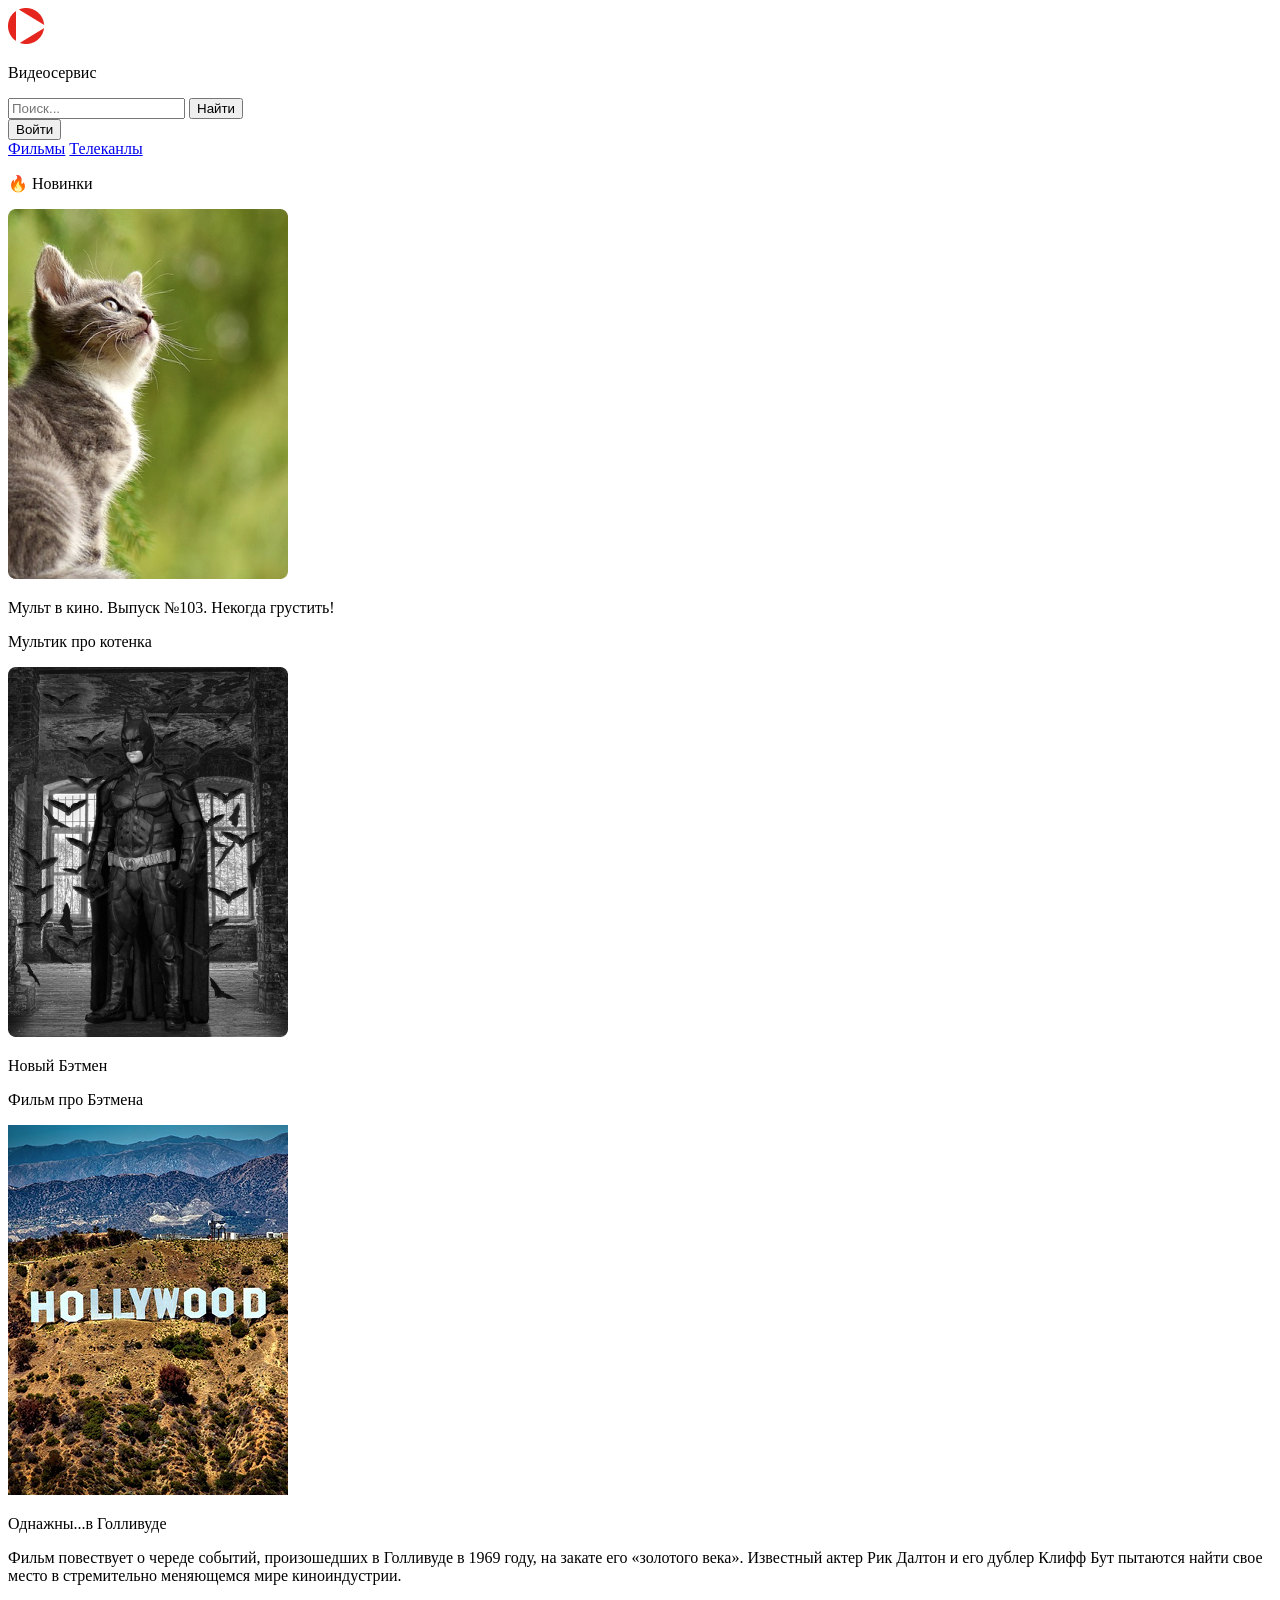
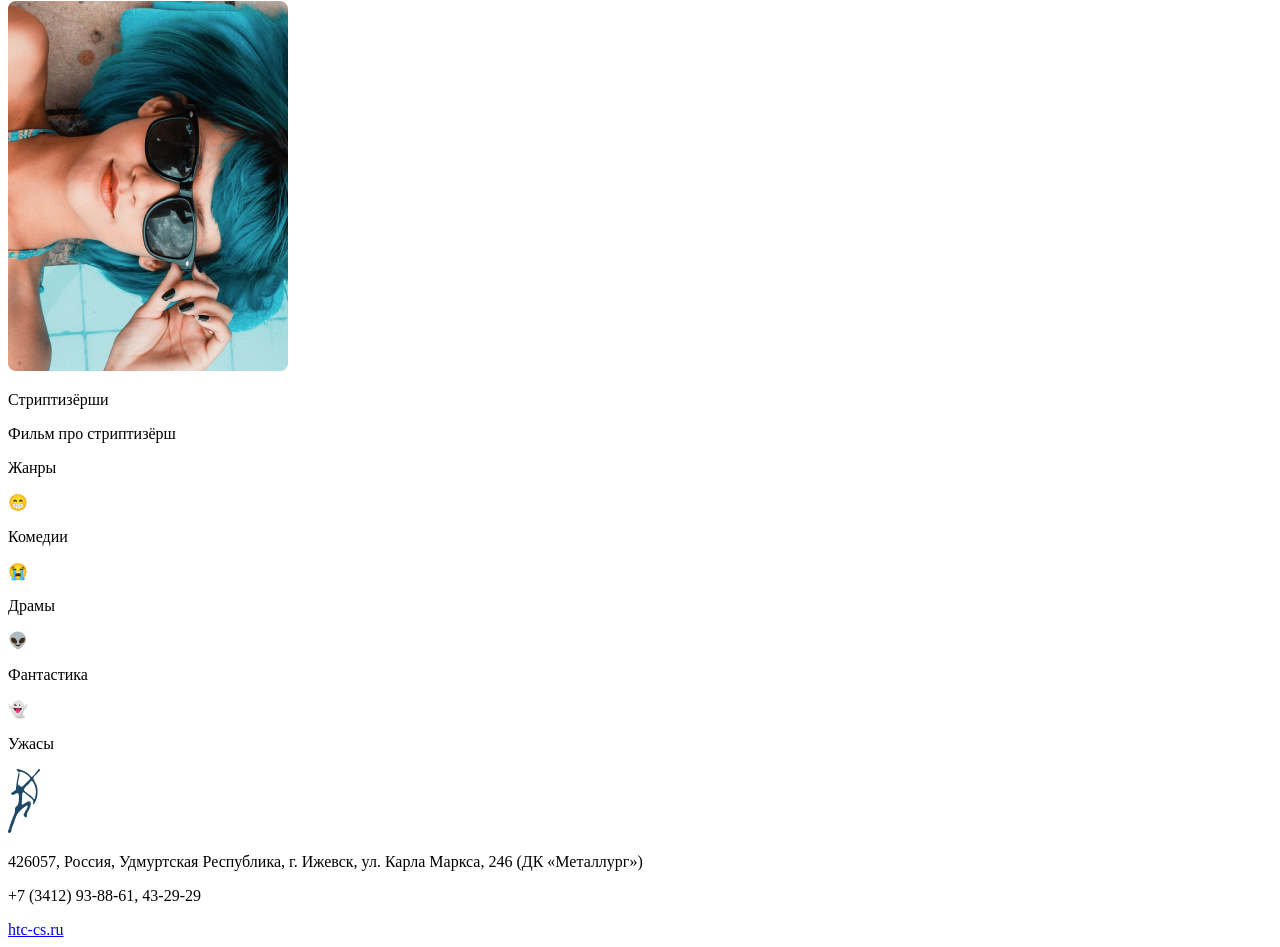
==== index.html @ 60768742 "первый комит это крутой комит" ====
<!DOCTYPE html>
<html lang="ru">
<head>
    <meta charset="UTF-8">
    <meta name="viewport" content="width=device-width, initial-scale=1.0">
    <link rel="stylesheet" href="css/style.css">
    <title>Телевидение</title>
</head>
<body>
    <div class="container">
        <header class="header">
            <div class="header__logo">
                <img src="IMG/sign(2).png" alt="logo">
                <p class="header__logo-txt">Видеосервис</p>
            </div>
            <form>
                <input class="header__search-txt" type="text" placeholder="Поиск...">
                <input class="header__search-btn" type="button" value="Найти">
            </form>
            <form>
                <input class="header__auth-btn" type="button" value="Войти" onclick="window.location.href = 'registration.html';">
            </form>
        </header>
        
        
        <main>
            <nav class="nav">
                <a class="nav__a" href="index.html">Фильмы</a>
                <a class="nav__a" href="channel.html">Телеканлы</a>
            </nav>
            <div class="new">
                <p class="new__caption"> &#128293; Новинки</p>
                <div class="movies">
                  <div class="movies__item">
                    <img class="movies__item-img" src="IMG/picture(5).png" alt="mult about cat">
                    <p class="movies__item-p">Мульт в кино. Выпуск №103. Некогда грустить!</p>
                    <p class="movies__item-desc">Мультик про котенка</p>
                  </div>
                  <div class="movies__item">
                    <img class="movies__item-img" src="IMG/picture(6).png" alt="bat">
                    <p class="movies__item-p">Новый Бэтмен</p>
                    <p class="movies__item-desc">Фильм про Бэтмена</p>
                  </div>
                  <div class="movies__item">
                    <img class="movies__item-img" src="IMG/image(2).png" alt="hollywood">
                    <p class="movies__item-p">Однажны...в Голливуде</p>
                    <p class="movies__item-desc">Фильм повествует о череде событий, произошедших в Голливуде в 1969 году, на закате его «золотого века». Известный актер Рик Далтон и его дублер Клифф Бут пытаются найти свое место в стремительно меняющемся мире киноиндустрии.</p>
                  </div>
                  <div class="movies__item">
                    <img class="movies__item-img" src="IMG/picture(7).png" alt="strip">
                    <p class="movies__item-p">Стриптизёрши</p>
                    <p class="movies__item-desc">Фильм про стриптизёрш</p>
                  </div>
                </div>
               </div>


                <div class="ganres">
                    <p class="new__caption">Жанры</p>
                    <div class="ganres-gallery">
                        <div class="ganres-gallery__item comedy">
                            <p class="ganres-gallery__item-emj">&#128513;</p>
                            <p class="ganres-gallery__item-p">Комедии</p>
                        </div>
                        <div class="ganres-gallery__item dram">
                            <p class="ganres-gallery__item-emj">&#128557;</p>
                            <p class="ganres-gallery__item-p">Драмы</p>
                        </div>
                        <div class="ganres-gallery__item fant">
                            <p class="ganres-gallery__item-emj">&#128125;</p>
                            <p class="ganres-gallery__item-p">Фантастика</p>
                        </div>
                        <div class="ganres-gallery__item horror">
                            <p class="ganres-gallery__item-emj">&#128123;</p>
                            <p class="ganres-gallery__item-p">Ужасы</p>
                        </div>
                    </div>
                </div>
        </main>
        </div>

    <footer class="footer">
        <div class="footer-container ">
            <div class="footer__logo">
                <img src="IMG/Vector(5).png" alt="Стрелец">
            </div>   
            <div class="footer__info">
                <p class="footer__info-p">426057, Россия, Удмуртская Республика, г. Ижевск, ул. Карла Маркса, 246 (ДК «Металлург»)</p>
                <p class="footer__info-p">+7 (3412) 93-88-61, 43-29-29</p>
                <a href="#" class="footer__info-a">htc-cs.ru</a>
            </div>
        </div>
    </footer>
</body>
</html>
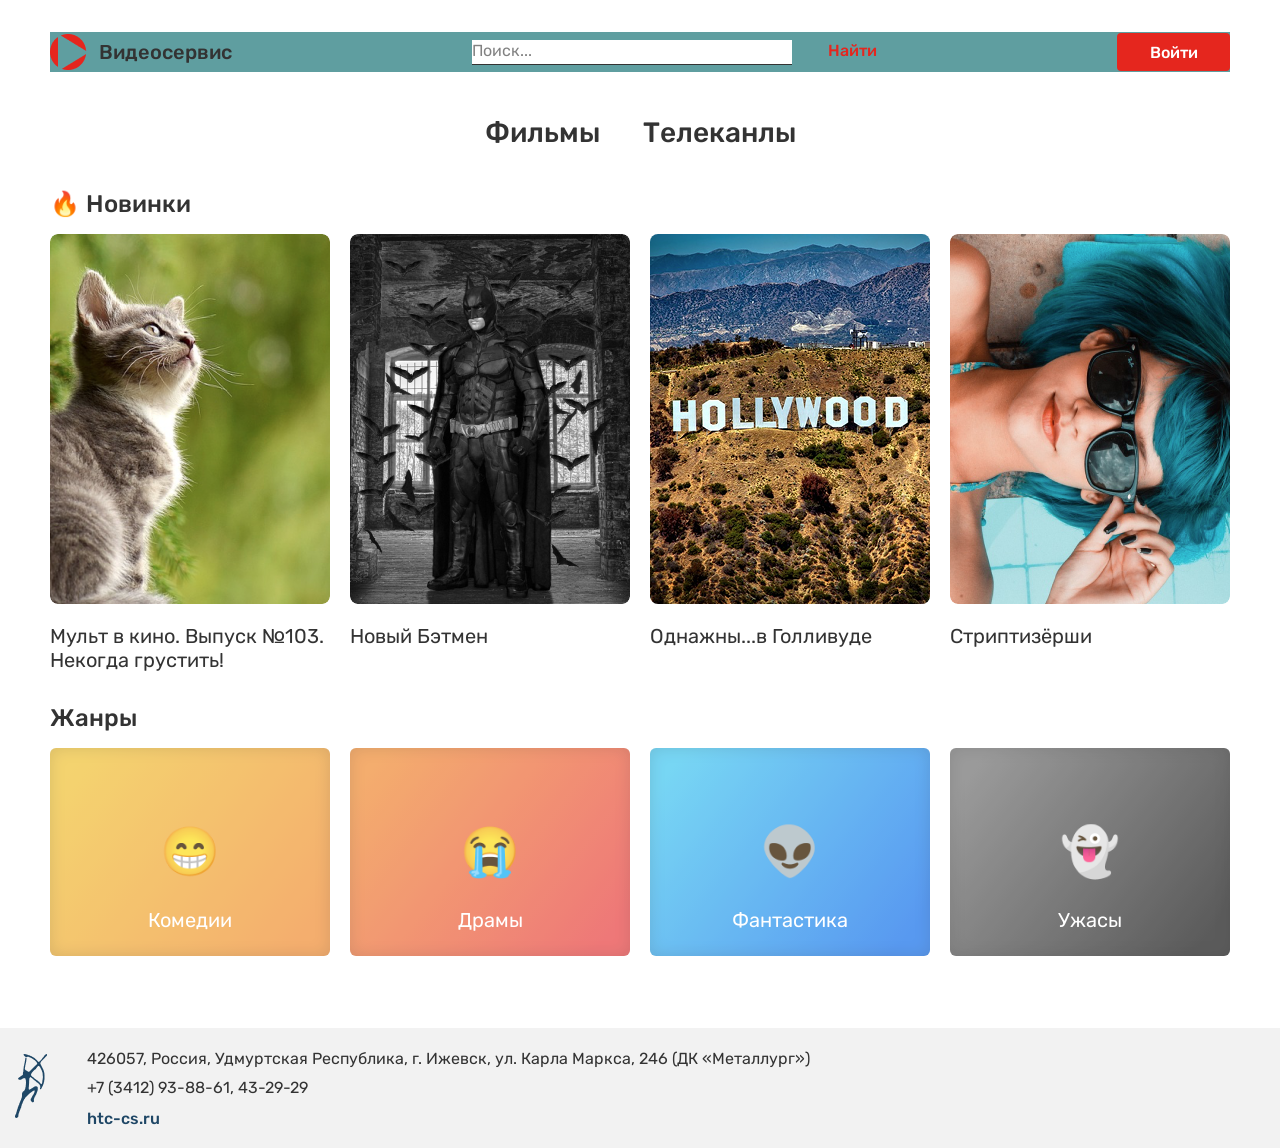
==== commit 7f59ada4: "Update index.html" ====
--- a/index.html
+++ b/index.html
@@ -3,7 +3,7 @@
 <head>
     <meta charset="UTF-8">
     <meta name="viewport" content="width=device-width, initial-scale=1.0">
-    <link rel="stylesheet" href="css/style.css">
+    <link rel="stylesheet" href="CSS/style.css">
     <title>Телевидение</title>
 </head>
 <body>
@@ -92,4 +92,4 @@
         </div>
     </footer>
 </body>
-</html>+</html>
--- a/CSS/style.css
+++ b/CSS/style.css
@@ -0,0 +1,572 @@
+*{
+margin: 0;
+padding: 0;
+}
+
+@font-face {
+    font-family: Rubik-Medium;
+    src: url(../FONTS/Rubik-Medium.ttf);
+}
+@font-face {
+    font-family: Rubik-Regular;
+    src: url(../FONTS/Rubik-Regular.ttf);
+}
+.container{
+max-width: 1180px;
+/* height: 100vh; */
+/* background-color: bisque; */
+margin: 0 auto;
+}
+
+.header{
+height: 40px;
+background-color: cadetblue;
+margin-top: 32px;
+display: flex;
+justify-content: space-between;
+align-items: center;
+}
+
+.header__logo{
+display: flex;
+align-items: center;
+}
+
+.header__logo-txt{
+font-family: Rubik-Medium;
+font-size: 20px;
+color: #333333;
+margin-left: 11.88px;
+}
+
+.header__search-txt{
+width: 320px;
+height: 25px;
+border: none;
+border-bottom: 1px #333333 solid;
+color: #333333;
+}
+
+.header__search-txt::placeholder{
+font-size: 16px;
+color: #828282;
+font-family:  Rubik-Regular;
+}
+
+.header__search-txt:focus{
+outline: none;
+}
+
+.header__search-btn{
+border: none;
+background: none;
+color: #E5261E;
+font-family: Rubik-Medium;
+font-size: 16px;
+margin-left: 32px;
+}
+
+.header__auth-btn{
+background: #E5261E;
+border: none;
+color: #FFFFFF;
+font-family: Rubik-Medium;
+font-size: 16px;
+border-radius: 4px;
+width: 113px;
+height: 38px;
+}
+
+.header__auth-btn:hover{
+background: #CC221B;}
+
+.nav{
+width: 311px;
+margin: 44px auto 32px auto;
+display: flex;
+justify-content: space-between;
+height: 42px;}
+
+.nav__a{
+font-family: Rubik-Medium;
+color: #333333;
+font-size: 28px;
+text-decoration: none;
+}
+
+.nav__a:hover{
+border-bottom: 2px #E5261E solid;
+padding-bottom: 9px;
+color: #E5261E;}
+
+.new__caption{
+color: #333333;
+font-family: Rubik-Medium;
+font-size: 24px;
+margin-bottom: 16px;}
+
+.movies__item-img{
+border-radius: 8px;
+margin-bottom: 16px;}
+
+.movies__item-p{
+font-family: Rubik-Regular;
+font-size: 20px;
+color: #333333;
+}
+
+.movies__item{
+width: 280px;
+position: relative;}
+
+.movies__item-desc{
+width: 280px;
+height: 370px;
+background-color: rgba(51, 51, 51, 0.8);
+border-radius: 8px;
+font-family: Rubik-Regular;
+font-size: 16px;
+color: #f2f2f2;
+padding: 16px;
+box-sizing: border-box;
+line-height: 140%;
+position: absolute;
+top: 0px;
+left: 0px;
+opacity: 0;
+}
+
+.movies__item:hover .movies__item-desc{
+opacity: 1;
+cursor: pointer;}
+
+.movies{
+display: flex;
+justify-content: space-between;}
+
+
+
+
+
+.new{
+margin-bottom: 32px;}
+
+.ganres-gallery__item{
+width: 280px;
+height: 208px;
+background: linear-gradient(127.83deg, #F2C94C 8.44%, #F29A4A 91.36%);
+box-shadow: inset 0px 0px 16px rgba(0, 0, 0, 0.15);
+border-radius: 6px;
+display: flex;
+justify-content: center;
+align-items: center;
+flex-direction: column;
+position: relative;
+opacity: 0.8;
+}
+
+.comedy{
+background: linear-gradient(127.83deg, #F2C94C 8.44%, #F29A4A 91.36%);
+}
+
+.ganres-gallery__item-emj{
+font-size: 48px;}
+
+.ganres-gallery__item-p{
+font-family: Rubik-Regular;
+color: #ffffff;
+font-size: 20px;
+position: absolute;
+top: 160px;}
+
+.ganres-gallery__item:hover{
+opacity: 1;
+cursor: pointer;}
+
+.ganres-gallery{
+display: flex;
+justify-content: space-between;
+}
+
+.dram{
+background: linear-gradient(127.83deg, #F2994A 8.44%, #EB5757 91.36%);
+opacity: 0.8;
+box-shadow: inset 0px 0px 16px rgba(0, 0, 0, 0.15);
+border-radius: 6px;
+}
+
+.fant{
+background: linear-gradient(127.83deg, #56CCF2 8.44%, #2F80ED 91.36%);
+opacity: 0.8;
+box-shadow: inset 0px 0px 16px rgba(0, 0, 0, 0.15);
+border-radius: 6px;
+}
+
+.horror{
+background: linear-gradient(127.83deg, #828282 8.44%, #333333 91.36%);
+opacity: 0.8;
+box-shadow: inset 0px 0px 16px rgba(0, 0, 0, 0.15);
+border-radius: 6px;
+}
+
+
+
+
+
+
+
+.footer {
+    width: 100%;
+    background-color: #f2f2f2;
+    margin-top: 72px;
+}
+
+.footer-container {
+    display: flex;
+    align-items: center;
+    height: 120px;
+    margin: 0 auto;
+    padding: 0 15px;
+    box-sizing: border-box;
+}
+
+.footer__logo {
+    margin-right: 40px;
+    flex-shrink: 0;
+}
+
+.footer__info {
+    display: flex;
+    flex-direction: column;
+}
+
+.footer__info-p {
+    font-family: Rubik-Regular;
+    font-size: 16px;
+    color: #333333;
+    margin: 0;
+    line-height: 1.4;
+}
+
+.footer__info-p:nth-child(2) {
+    margin: 6px 0 10px 0;
+}
+
+.footer__info-a {
+    font-family: Rubik-Medium;
+    font-size: 16px;
+    color: #1F4766;
+    text-decoration: none;
+}
+
+.channels{
+height: 696px;
+display: flex;
+flex-direction: column;
+justify-content: space-between;
+margin-bottom: 72px;
+}
+
+.channels__first{
+    height: 162px;
+    background-color: #F2F2F2;
+    display: flex;
+    justify-content: end;
+}
+
+.channels__first-logo{
+width: 400px;
+height: 162px;
+display: flex;
+align-items: center;
+justify-content: center;}
+
+.channels__first-text{
+    width: 734px;
+height: 162px;
+background-color: #F2F2F2;
+}
+
+.channels__first-text-zagolovok{
+font-family: Rubik-Medium;
+font-size: 20px;
+padding-top: 21px;}
+
+.channels__first-date{
+    font-family: Rubik-Regular;
+    font-size: 16px;
+    padding-top: 12px;
+}
+
+.channels__first-prog{
+ font-family: Rubik-Regular;
+    font-size: 16px;
+    padding-left: 16px;
+    padding-top: 12px;
+}
+ 
+.scroll-cont{
+max-height: 696px;
+overflow-y: auto; 
+}
+
+.scroll-cont::-webkit-scrollbar {
+  width: 8px;
+}
+
+.scroll-cont::-webkit-scrollbar-track {
+  background: #f1f1f1;
+  border-radius: 4px;
+}
+
+.scroll-cont::-webkit-scrollbar-thumb {
+  background: red;
+  border-radius: 4px;
+}
+
+.scroll-cont::-webkit-scrollbar-thumb:hover {
+  background: red;
+}
+
+
+.container__reg{
+  display: flex;
+  height: 100vh;
+  background-color: gray;
+  justify-content: center;
+  align-items: center;
+}
+
+* {
+  box-sizing: border-box;
+}
+
+.registration {
+  width: 304px;
+  height: 394px;
+  border-radius: 8px;
+  background-color: #ffffff;
+  display: flex;
+  flex-direction: column;
+  justify-content: space-between; 
+  padding: 36px;
+}
+
+.registration__txt-1 {
+  font-family: Rubik-Medium;
+  font-size: 28px;
+  text-align: center;
+  margin: 0;
+}
+
+.registration__pole {
+  font-family: Rubik-Regular;
+  font-size: 16px;
+  color: #828282;
+  width: 100%;
+  height: 25px;
+  border: none;
+  border-bottom: 1px #333333 solid;
+  margin-bottom: 24px;
+}
+
+.modal__login-checkbox {
+  display: flex;
+  align-items: center;
+  gap: 8px;
+  margin: 0;
+}
+
+.registration__button-block {
+  display: flex;
+  justify-content: flex-end; 
+  margin: 0;
+}
+
+.registration__button {
+  width: 113px;
+  height: 38px;
+  border-radius: 4px;
+  background-color: #E5261E;
+  font-family: Rubik-Medium;
+  font-size: 16px;
+  color: #ffffff;
+  border: none;
+}
+
+.registration__button:hover {
+  background-color: #CC221B;
+}
+
+.checkbox-wrapper {
+  display: flex;
+  align-items: center;
+  gap: 8px;
+  cursor: pointer;
+  width: 100%;
+  box-sizing: border-box;
+}
+
+.native-checkbox {
+  position: absolute;
+  opacity: 0;
+  cursor: pointer;
+  height: 0;
+  width: 0;
+  margin: 0;
+  z-index: 2; 
+}
+
+.checkmark {
+  height: 16px;
+  width: 16px;
+  background-color: #fff;
+  border-radius: 4px;
+  border: #333 solid 1px;
+  cursor: pointer;
+  display: flex;
+  align-items: center;
+  justify-content: center;
+  flex-shrink: 0;
+  z-index: 1;
+  position: relative;
+  color: transparent; 
+}
+
+.checkbox-text {
+  font-family: Rubik-Regular;
+  font-size: 16px;
+  color: #333333;
+  cursor: pointer;
+  z-index: 0;
+}
+
+.native-checkbox:checked ~ .checkmark {
+  background-color: #fff;
+  border: #333 solid 1px;
+  color: #E5261E;
+}
+/*
+.native-checkbox:checked ~ .checkmark p {
+  display: block;
+}
+
+.checkmark p {
+  margin: 0;
+  font-size: 13px;
+  line-height: 1;
+  display: none; 
+  color: #E5261E;
+}
+*/
+.registration__button:hover{
+  background-color: #CC221B;
+}
+
+.registration__button-block{
+  display: flex;
+  justify-content: center;
+  align-items: end;
+  margin-top: 111px;
+}
+
+
+
+
+@media(max-width: 400px) {
+  .container {
+    max-width: 393px;
+    width: 100%;
+  }
+  .header {
+    flex-direction: row;
+    margin-top: 12px;
+  }
+  .header .header__logo-txt {
+    font-size: 12px;
+  }
+  .header .header__search-btn {
+    font-size: 12px;
+    margin-left: 0;
+  }
+  .header .header__search-txt::placeholder {
+    font-size: 12px;
+  }
+  .header .header__search-txt {
+    width: 120px;
+  }
+  .header .header__auth-btn {
+    font-size: 12px;
+    width: 50px;
+    height: 20px;
+  }
+
+  .movies {
+    flex-direction: column;
+    align-items: center;
+    gap: 30px;
+  }
+  .movies .movies__item-img {
+    margin-bottom: 4px;
+  }
+
+
+    .footer-container {
+        height: 200px; 
+        display: flex;
+        margin-top: 25px;
+        padding: 24px 15px;
+        gap: 16px;
+        width: 100%;
+    }
+
+    .footer__logo {
+        margin-right: 0;
+        
+    }
+
+    .footer__info {
+        width: 100%;
+        text-align: center;
+        align-items: center;
+    }
+
+    .footer__info-p {
+        font-size: 14px;
+    }
+
+
+
+  .ganres {
+    height: auto;
+  }
+
+  .ganres{
+    flex-direction: column;
+    flex-wrap: nowrap;
+    align-items: center;
+    gap: 16px;
+  }
+
+  .ganres-gallery {
+    flex-direction: column;
+    align-items: center;
+    gap: 10px;
+  }
+
+  .new__caption {
+    text-align: center;
+  }
+  .tel_item_logo {
+    width: 200px;
+  }
+  .channels {
+    width: 385px;
+  }
+  .channels__first-prog{
+    font-size: 10px;
+    text-align: left;
+    padding-top: 10px;
+  }
+}
+
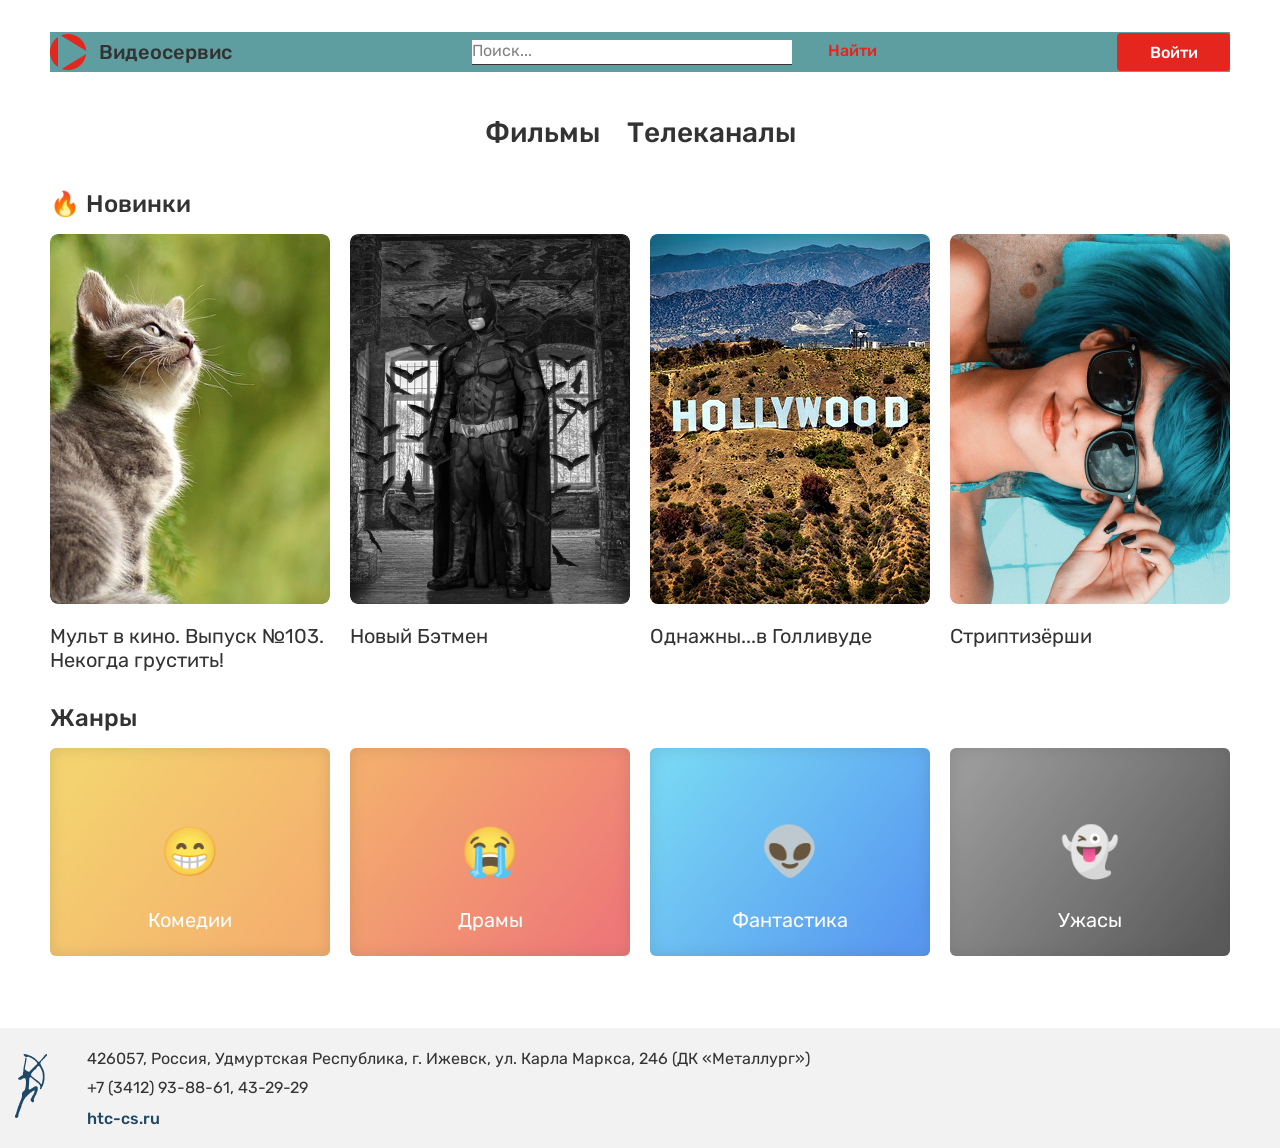
==== commit 2e66b71a: "Update index.html" ====
--- a/index.html
+++ b/index.html
@@ -26,7 +26,7 @@
         <main>
             <nav class="nav">
                 <a class="nav__a" href="index.html">Фильмы</a>
-                <a class="nav__a" href="channel.html">Телеканлы</a>
+                <a class="nav__a" href="channel.html">Телеканалы</a>
             </nav>
             <div class="new">
                 <p class="new__caption"> &#128293; Новинки</p>
